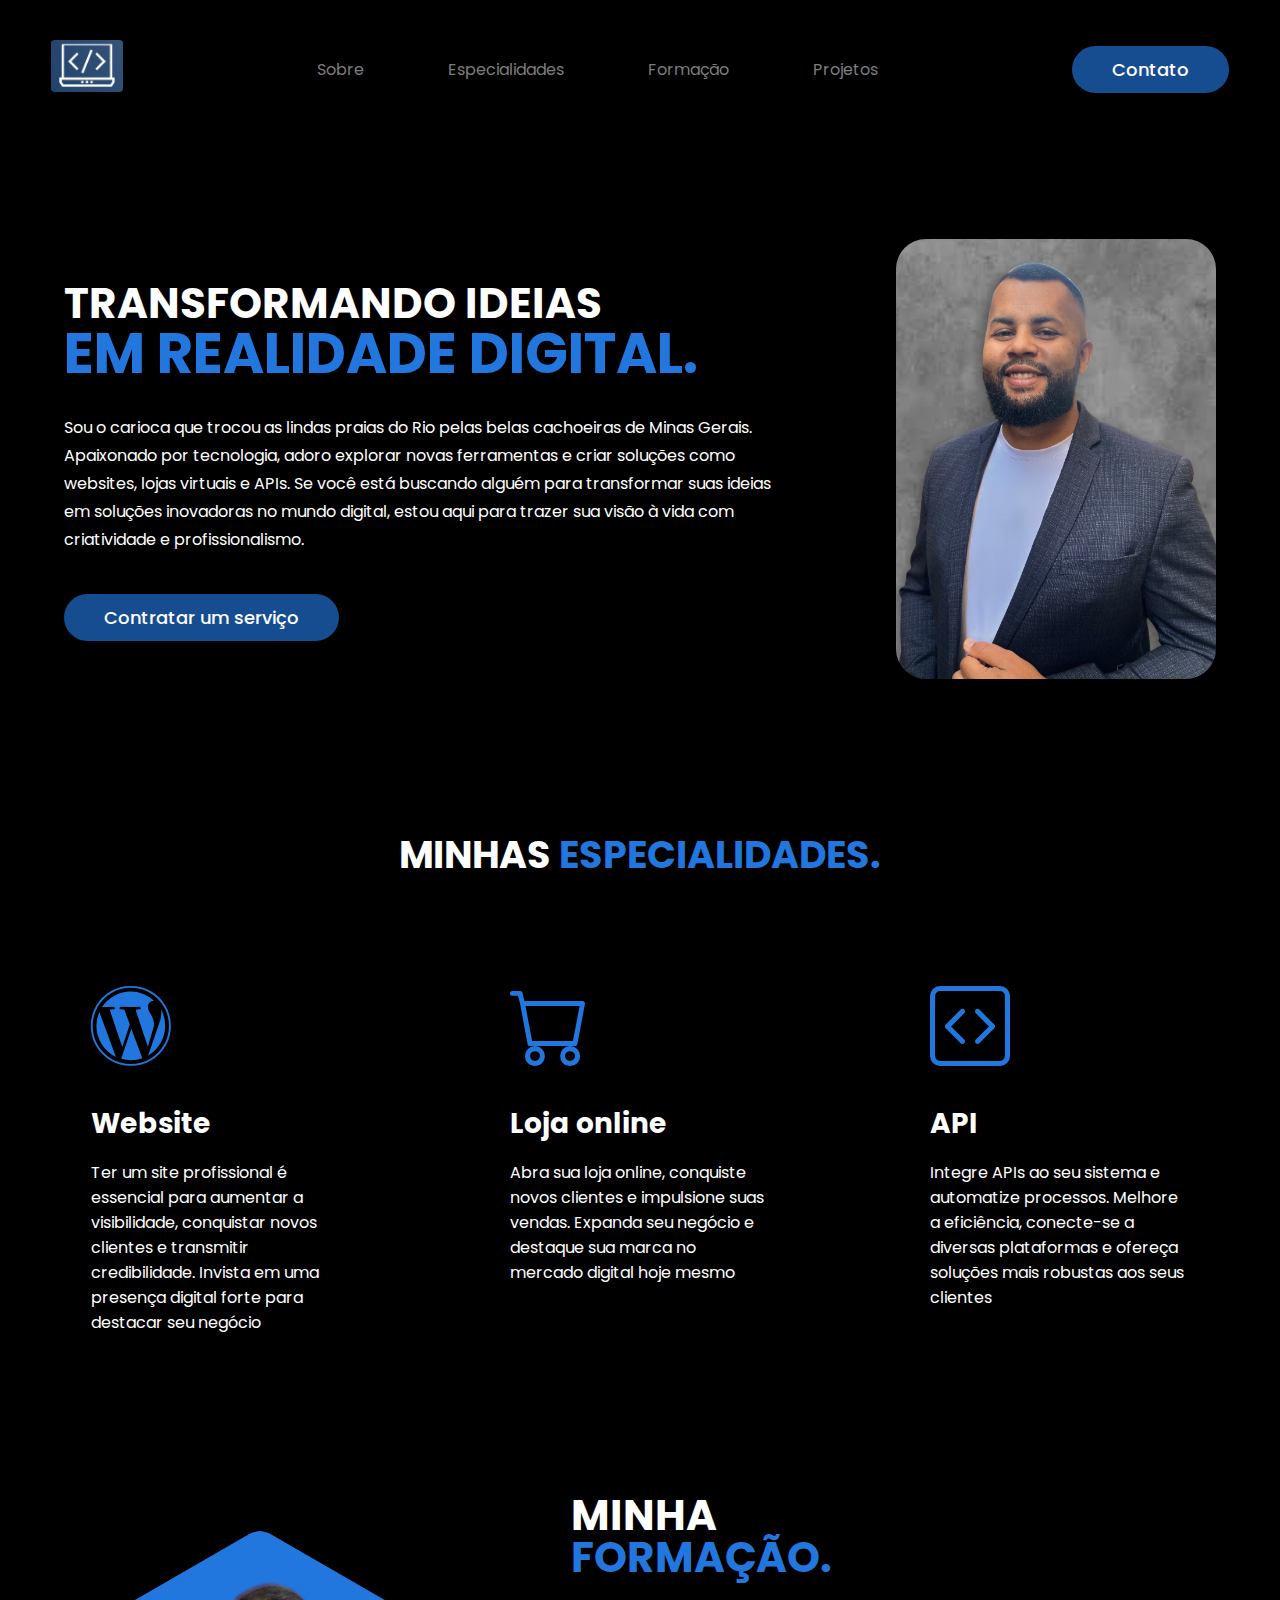
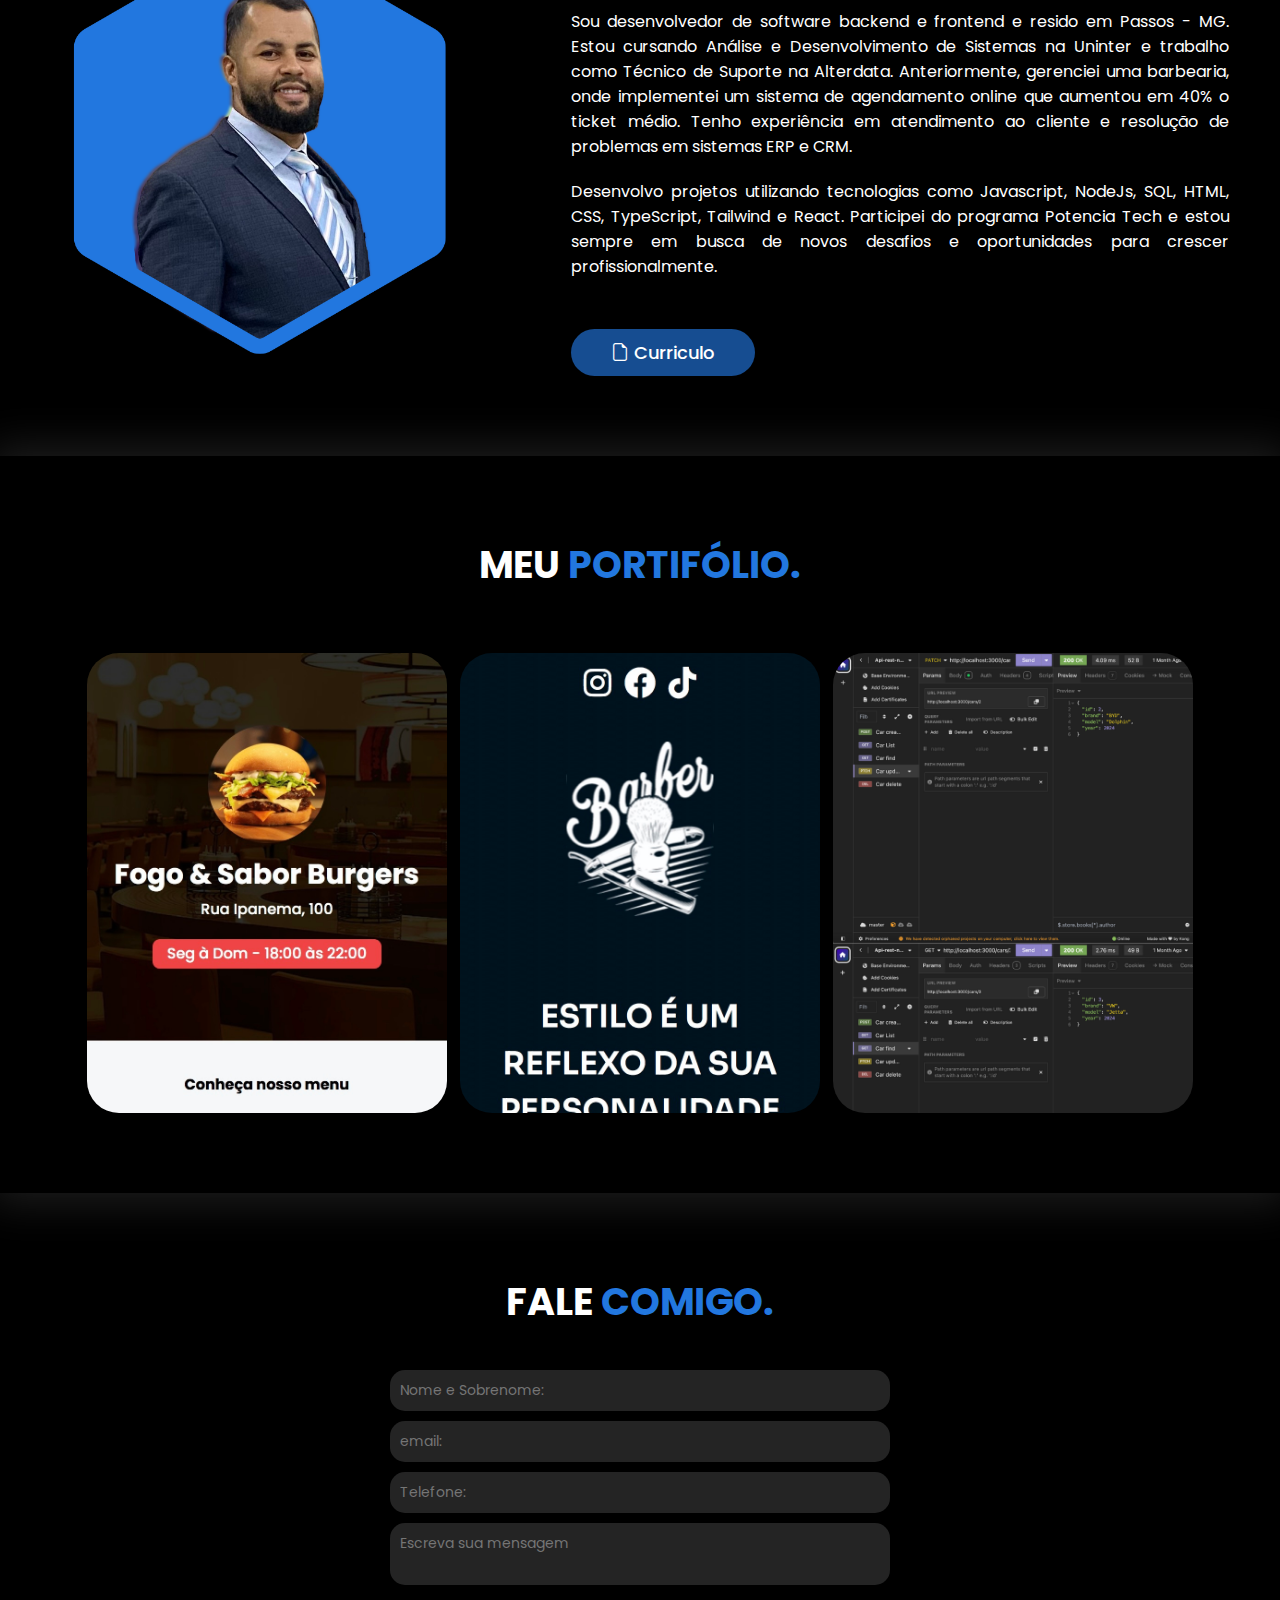
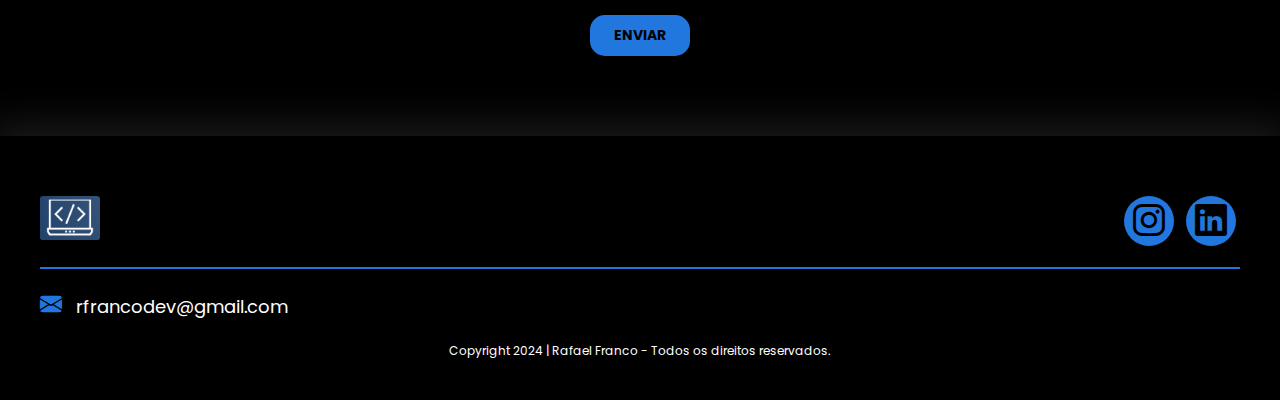
==== index.html @ 3a6a3393 "Alteraçao para troca de foto da capa" ====
<!DOCTYPE html>
<html lang="pt-br">
<head>
    <meta charset="UTF-8">
    <meta name="viewport" content="width=device-width, initial-scale=1.0">
<!-- GOOGLE FONTS -->
<link rel="preconnect" href="https://fonts.googleapis.com"/>
<link rel="preconnect" href="https://fonts.gstatic.com" crossorigin/>
<link href="https://fonts.googleapis.com/css2?family=Poppins:ital,wght@0,100;0,200;0,300;0,400;0,500;0,600;0,700;0,800;0,900;1,100;1,200;1,300;1,400;1,500;1,600;1,700;1,800;1,900&display=swap" rel="stylesheet"/>
<!-- GOOGLE FONTS -->
<!-- ICONS BOOTSTRAP -->
<link rel="stylesheet" href="https://cdn.jsdelivr.net/npm/bootstrap-icons@1.11.3/font/bootstrap-icons.min.css"/>
<!-- ICONS BOOTSTRAP -->
    <link rel="stylesheet" href="style.css">
    <title>Rafael Franco</title>
</head>
<body>
    <header>
        <div class="interface">
            <div class="logo">
                <a href="#topo">
                    <img src="imagens/logo.png" alt="Meu logo">
                </a>
            </div>
                <nav class="menu-desktop">
                    <ul>
                        <li><a href="#topo">Sobre</a></li>
                        <li><a href="#especialidades">Especialidades</a></li>
                        <li><a href="#formacao">Formação</a></li>
                        <li><a href="#portifolio">Projetos</a></li>
                    </ul>
                </nav>
                <div class="btn-contato">
                    <a href="#formulario">
                        <button>Contato</button>
                    </a>
                </div>
        </div>

    </header>

    <main>
        <section id="topo" class="topo-do-site">
            <div class="interface">
                <div class="flex">
                    <div class="txt-topo-site">
                        <h1>TRANSFORMANDO IDEIAS <span>EM REALIDADE DIGITAL.</span></h1>
                        <p>Sou o carioca que trocou as lindas praias do Rio pelas belas cachoeiras de Minas Gerais. Apaixonado por tecnologia, adoro explorar novas ferramentas e criar soluções como websites, lojas virtuais e APIs. Se você está buscando alguém para transformar suas ideias em soluções inovadoras no mundo digital, estou aqui para trazer sua visão à vida com criatividade e profissionalismo.</p>

                        <div class="btn-contato">
                            <a href="https://api.whatsapp.com/send/?phone=553599057566&text=Ol%C3%A1%2C%20vi%20seu%20site.%0A%0ATenho%20interesse%20em%20sites%20e%20servi%C3%A7os%20web&type=phone_number&app_absent=0
                            " target="_blank">
                            <button>Contratar um serviço</button>
                            </a>
                        </div>
                    </div>

                    <div class="img-topo-site">
                        <img src="imagens/fotoCapa.jpg" alt="">
                    </div>
                </div>
            </div>
        </section> <!--topo-do-site-->

        <section id="especialidades" class="especialidades">
            <h2 class="titulo">MINHAS <span>ESPECIALIDADES.</span></h2>
            <div class="interface">
                <div class="flex">
                    
                    <div class="especialidades-box">
                        <div class="imagem-api">
                            <i class="bi bi-wordpress"></i>
                        </div>
                        <h3>Website</h3>
                        <p>Ter um site profissional é essencial para aumentar a visibilidade, conquistar novos clientes e transmitir credibilidade. Invista em uma presença digital forte para destacar seu negócio</p>
                    </div>

                    <div class="especialidades-box">
                        <div class="imagem-api">
                            <i class="bi bi-cart"></i>
                        </div>
                        <h3>Loja online</h3>
                        <p>Abra sua loja online, conquiste novos clientes e impulsione suas vendas. Expanda seu negócio e destaque sua marca no mercado digital hoje mesmo</p>
                    </div>

                    <div class="especialidades-box">
                        <div class="imagem-api">
                            <i class="bi bi-code-square"></i>
                        </div>
                        <h3>API</h3>
                        <p>Integre APIs ao seu sistema e automatize processos. Melhore a eficiência, conecte-se a diversas plataformas e ofereça soluções mais robustas aos seus clientes</p>
                    </div>

                </div>
            </div>
        </section> <!--especialidades-->

        <section id="formacao" class="sobre">
            <div class="interface">
                <div class="flex">
                    <div class="img-sobre">
                        <img src="imagens/fotoPerfil.png" alt="">
                    </div>

                    <div class="txt-sobre">
                        <h2>MINHA <span>FORMAÇÃO.</span></h2>
                        <p>Sou desenvolvedor de software backend e frontend e resido em Passos - MG. Estou cursando Análise e Desenvolvimento de Sistemas na Uninter e trabalho como Técnico de Suporte na Alterdata. Anteriormente, gerenciei uma barbearia, onde implementei um sistema de agendamento online que aumentou em 40% o ticket médio. Tenho experiência em atendimento ao cliente e resolução de problemas em sistemas ERP e CRM.</p>

                        <p>Desenvolvo projetos utilizando tecnologias como Javascript, NodeJs, SQL, HTML, CSS, TypeScript, Tailwind e React. Participei do programa Potencia Tech e estou sempre em busca de novos desafios e oportunidades para crescer profissionalmente.</p>

                        <div class="btn-contato">
                            <a href="https://drive.google.com/file/d/1YOLkxDVoqhPIQTx2nzBrz2iOraTSrXqa/view" target="_blank">
                                <button><i class="bi bi-file-earmark"></i> Curriculo</button>
                            </a>
                        </div>

                    </div>
                </div>
            </div>
        </section> <!--sobre-->

        <section id="portifolio" class="portifolio">
            <div class="interface">
                <h2 class="titulo">MEU <span>PORTIFÓLIO.</span></h2>
                <div class="flex">

                   <a href="https://hamburgueria-online-pi.vercel.app" target="_blank">
                        <div class="img-port" style="background-image: url(imagens/burguer.jpg);">
                            <div class="overlay">Cardápio Online</div>
                        </div>
                    </a>

                    <a href="https://barber-one-taupe.vercel.app" target="_blank">
                        <div class="img-port" style="background-image: url(imagens/barberPage.JPG);">
                            <div class="overlay">Site Barbearia</div>
                        </div>
                    </a>
                    
                    <a href="https://github.com/rfrancodev/api-rest-nestjs" target="_blank">
                        <div class="img-port" style="background-image: url(imagens/api-bd.png);">
                            <div class="overlay">API</div>
                        </div>
                    </a>
                    
                </div>
            </div>
        </section> <!--portifolio-->

        <section id="formulario" class="formulario">
            <h2 class="titulo">FALE <span>COMIGO.</span></h2>

            <form action="https://formsubmit.co/rfrancodev@gmail.com" method="POST">
                <input type="text" name="name" placeholder="Nome e Sobrenome:" required>
                <input type="email" name="email" placeholder="email:" required>
                <input type="text" name="telefone" placeholder="Telefone:">
                <textarea name="message" id="" placeholder="Escreva sua mensagem" required></textarea>
                <input type="hidden" name="_template" value="table">
                <input type="hidden" name="_next" value="http://127.0.0.1:5500/obrigado.html">
                <div class="btn-enviar"><input type="submit" value="ENVIAR"></div>

           </form>
        </section> <!--formulario-->
    </main>

    <footer>
        <div class="interface">
            <div class="line-footer">
                <div class="flex">
                       <div class="logo-footer">
                            <a href="#topo">
                                <img src="imagens/logo.png" alt="Meu Logo">
                            </a>
                        </div>
                        <div class="btn-social">

                                <a href="https://www.instagram.com/franco_programador" target="_blank">
                                <button><i class="bi bi-instagram"></i></button></a>

                                <a href="https://www.linkedin.com/in/rafa-franco/" target="_blank">
                                <button><i class="bi bi-linkedin"></i></button></a>
                            
                        </div>
                </div>    
            </div>

            <div class="line-footer flex borda">
                
                <p><i class="bi bi-envelope-fill"></i> <a href="mailto:rfrancodev@gmail.com">rfrancodev@gmail.com</a></p>

            </div>

            <div class="direitos">
                <p>Copyright 2024 | Rafael Franco - Todos os direitos reservados.</p>
            </div>
        </div>
    </footer>

</body>
</html>
---- style.css ----
/* Estilo geral */
* {
  margin: 0;
  padding: 0;
  box-sizing: border-box;
  font-family: "Poppins", sans-serif;
}

body {
  background-color: #000;
  height: 100vh;
}

.interface {
  max-width: 1280px;
  margin: 0 auto;
}

.flex {
  display: flex;
}

.btn-contato button {
  padding: 10px 40px;
  color: #fff;
  font-size: 18px;
  font-weight: 500;
  background-color: #164d91;
  border: 0;
  border-radius: 30px;
  cursor: pointer;
  transition: 0.2s;
}

h2.titulo {
  color: #fff;
  font-size: 38px;
  text-align: center;
}

h2.titulo span {
  color: #2277df;
}

button:hover,
form .btn-enviar input:hover {
  box-shadow: 0px 0px 8px #2277df;
  transform: scale(1.05);
}

/* Estilo cabeçalho */

.logo img {
  width: 72px;
  height: auto;
  border-radius: 6%;
}

header {
  padding: 40px 4%;
}
header > .interface {
  display: flex;
  align-items: center;
  justify-content: space-between;
}

header a {
  color: #7d7d7d;
  text-decoration-line: none;
  display: inline-block;
  transition: 0.2s;
}

header a:hover {
  color: #fff;
  transform: scale(1.05);
}

header nav ul {
  list-style-type: none;
}

header nav ul li {
  display: inline-block;
  padding: 0 40px;
}

/* Estilo do topo do site */

section.topo-do-site {
  padding: 40px 5%;
}

section.topo-do-site .flex {
  align-items: center;
  justify-content: center;
  margin-top: 60px;
  margin-bottom: 60px;
  gap: 100px;
}

.topo-do-site h1 {
  color: #fff;
  font-size: 42px;
  line-height: 40px;
}

.topo-do-site .txt-topo-site h1 span {
  margin-top: 10px;
  color: #2277df;
  font-size: 56px;
  display: block;
}

.topo-do-site .txt-topo-site p {
  color: #fff;
  margin: 40px 0;
  line-height: 28px;
}

.img-topo-site img {
  width: 320px;
  height: auto;
  border-radius: 30px;
}

.topo-do-site .img-topo-site img {
  position: relative;
  animation: flutuar 2s ease-in-out infinite alternate;
}

@keyframes flutuar {
  0% {
    top: 0;
  }
  100% {
    top: 30px;
  }
}

/* Estilo das especialidades */

section.especialidades {
  padding: 40px 4%;
}

section.especialidades .flex {
  gap: 80px;
}

.especialidades .especialidades-box i {
 font-size: 80px;
 color: #2277df;
}

.especialidades .especialidades-box {
  width: 420px;
  color: #fff;
  padding: 40px;
  margin-top: 45px;
  border-radius: 24px;
  transition: 0.2s;
  justify-content: space-between;
}

.especialidades .especialidades-box:hover {
  transform: scale(1.05);
  box-shadow: 0 0 12px #ffffff58;
}

.especialidades .especialidades-box h3 {
  font-size: 28px;
  margin: 15px 0;
}

/* Estilo Sobre */

.img-sobre img {
  width: 420px;
  height: auto;
}

section.sobre {
  padding: 20px 4%;
}

section.sobre .flex {
  align-items: center;
  gap: 100px;
}

section.sobre .flex .btn-contato {
 margin-top: 50px;
}

.sobre .txt-sobre {
  color: #fff;
}

.sobre .txt-sobre h2 {
  font-size: 42px;
  line-height: 42px;
  margin-bottom: 30px;
}

.sobre .txt-sobre h2 span {
  color: #2277df;
  display: block;
}

.sobre .txt-sobre p {
  margin: 20px 0;
  text-align: justify;
}

/* Estilo Portifólio */

section.portifolio {
  padding: 80px;
  box-shadow: 0 0 40px 10px #ffffff1d;
}

section.portifolio .flex {
  justify-content: space-around;
  margin-top: 60px;
}

.img-port {
  width: 360px;
  height: 460px;
  background-size: cover;
  background-position: 100% 0%;
  border-radius: 32px;
  cursor: pointer;
  transition: 5s;
  position: relative;
}

.img-port:hover {
  background-position: 100% 100%;
}

.overlay {
  position: absolute;
  top: 0;
  left: 0;
  width: 100%;
  height: 100%;
  background-color: #000000e1;
  border-radius: 32px;
  display: flex;
  align-items: center;
  justify-content: center;
  font-size: 24px;
  font-weight: 600;
  color: #fff;
  opacity: 0;
  transition: 0.5s;
}

.overlay:hover {
  opacity: 1;
}

/* ESTILO FORMULARIO */

section.formulario {
  padding: 80px 4%;
}

form {
  max-width: 500px;
  margin: 0 auto;
  display: flex;
  justify-content: center;
  flex-direction: column;
  gap: 10px;
  margin-top: 40px;
}

form input,
form textarea {
  width: 100%;
  background-color: #242424;
  outline: 0;
  border: 0;
  padding: 10px 10px;
  border-radius: 15px;
  color: #fff;
  font-size: 14px;
}

form textarea {
  resize: none;
  max-height: 300px;
}

form .btn-enviar {
  margin-top: 20px;
  text-align: center;
}

form .btn-enviar input {
  width: 100px;
  background-color: #2277df;
  color: #000;
  font-weight: 700;
  cursor: pointer;
  transition: 0.2s;
}

/* Estilo Rodapé */

.logo-footer img {
  width: 60px;
  height: auto;
  border-radius: 6%;
}

.btn-social button{
  width: 50px;
  height: 50px;
  border-radius: 50px;
  border: none;
  background-color: #2277df;
  font-size: 32px;
  cursor: pointer;
  margin: 0 4px;
  transition: .2s;
}

footer {
  padding: 40px;
  box-shadow: 0 0 40px 10px #ffffff1d;
}

footer .flex {
  justify-content: space-between;
}

footer .line-footer {
  padding: 20px 0;
}

.borda {
  border-top: 2px solid #2277df;
}

footer .line-footer p i {
  color: #2277df;
  font-size: 22px;
  margin-right: 10px;
  cursor: pointer;
  
}

footer .line-footer a {
  color: #fff;
  font-size: 18px;
  justify-content: center;
  text-decoration-line: none;
}

.direitos {
  color: #fff;
  font-size: 12px;
  display: flex;
  justify-content: center;

}
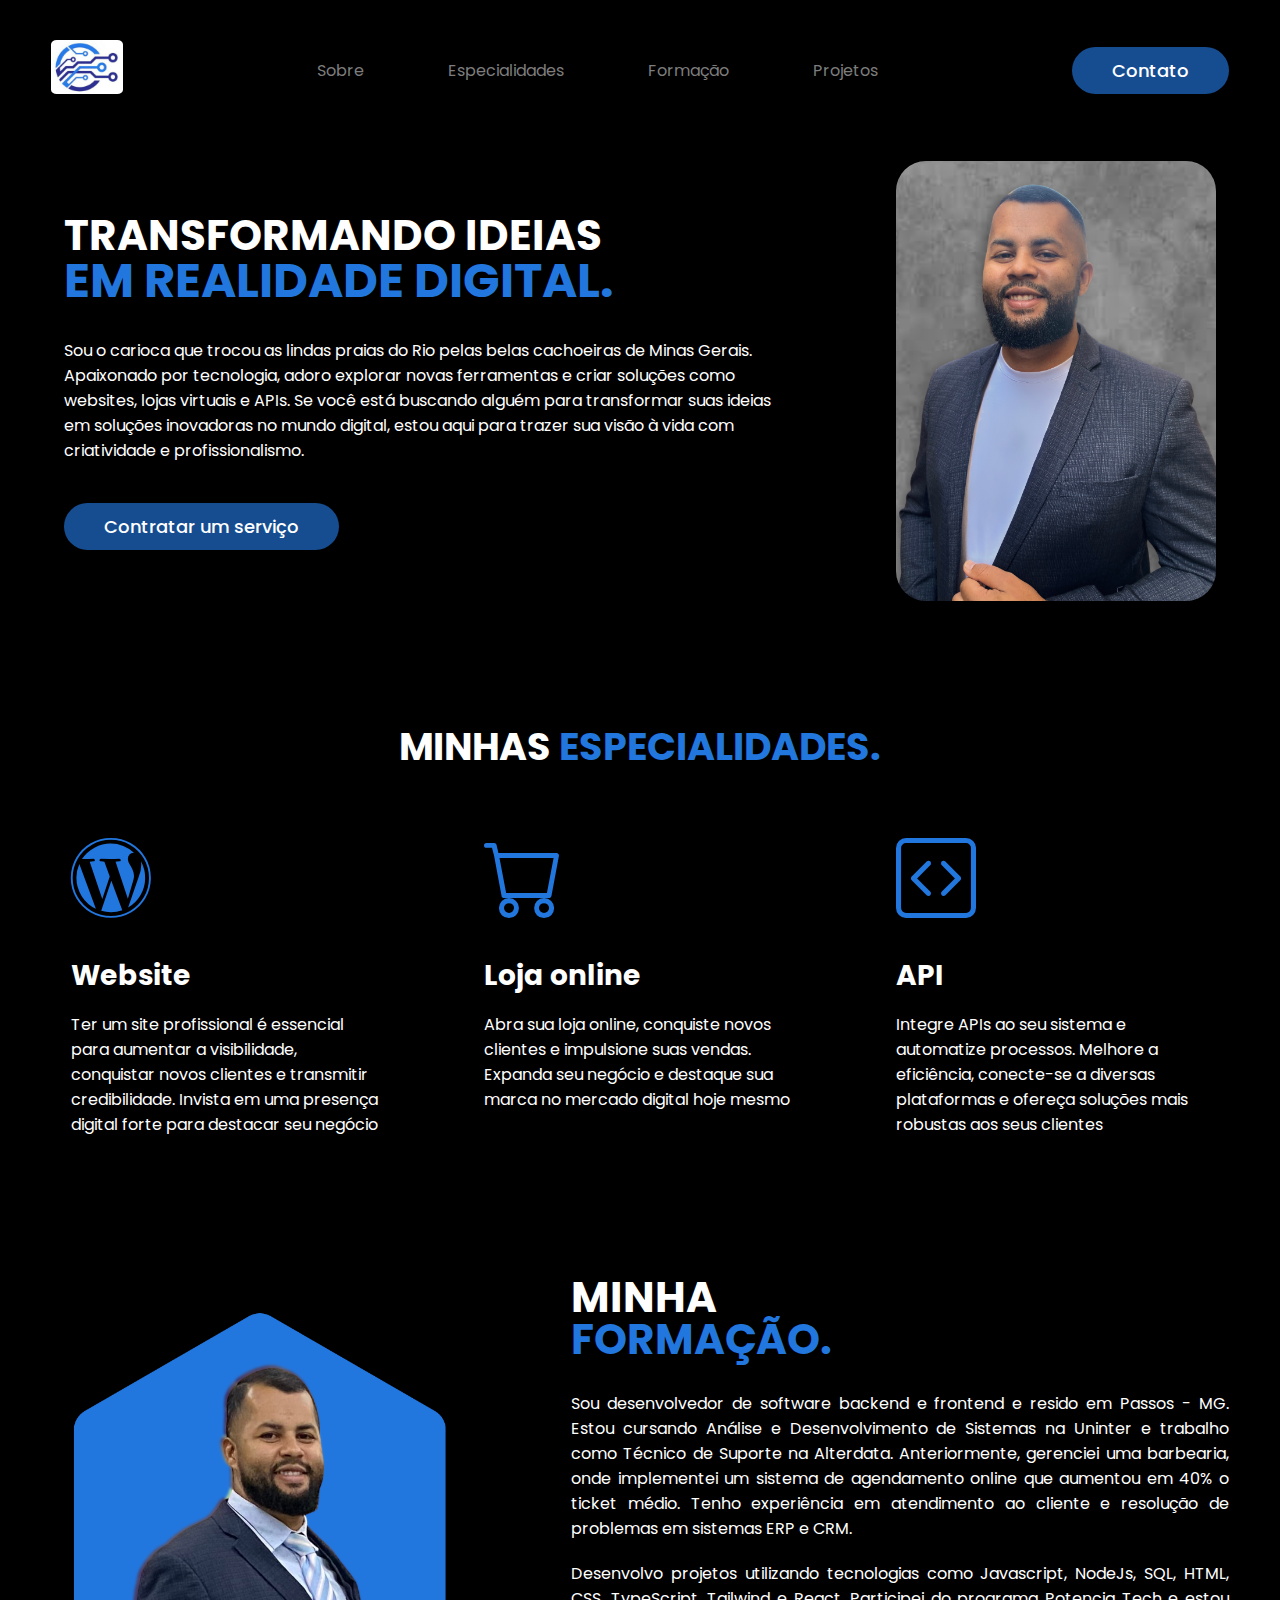
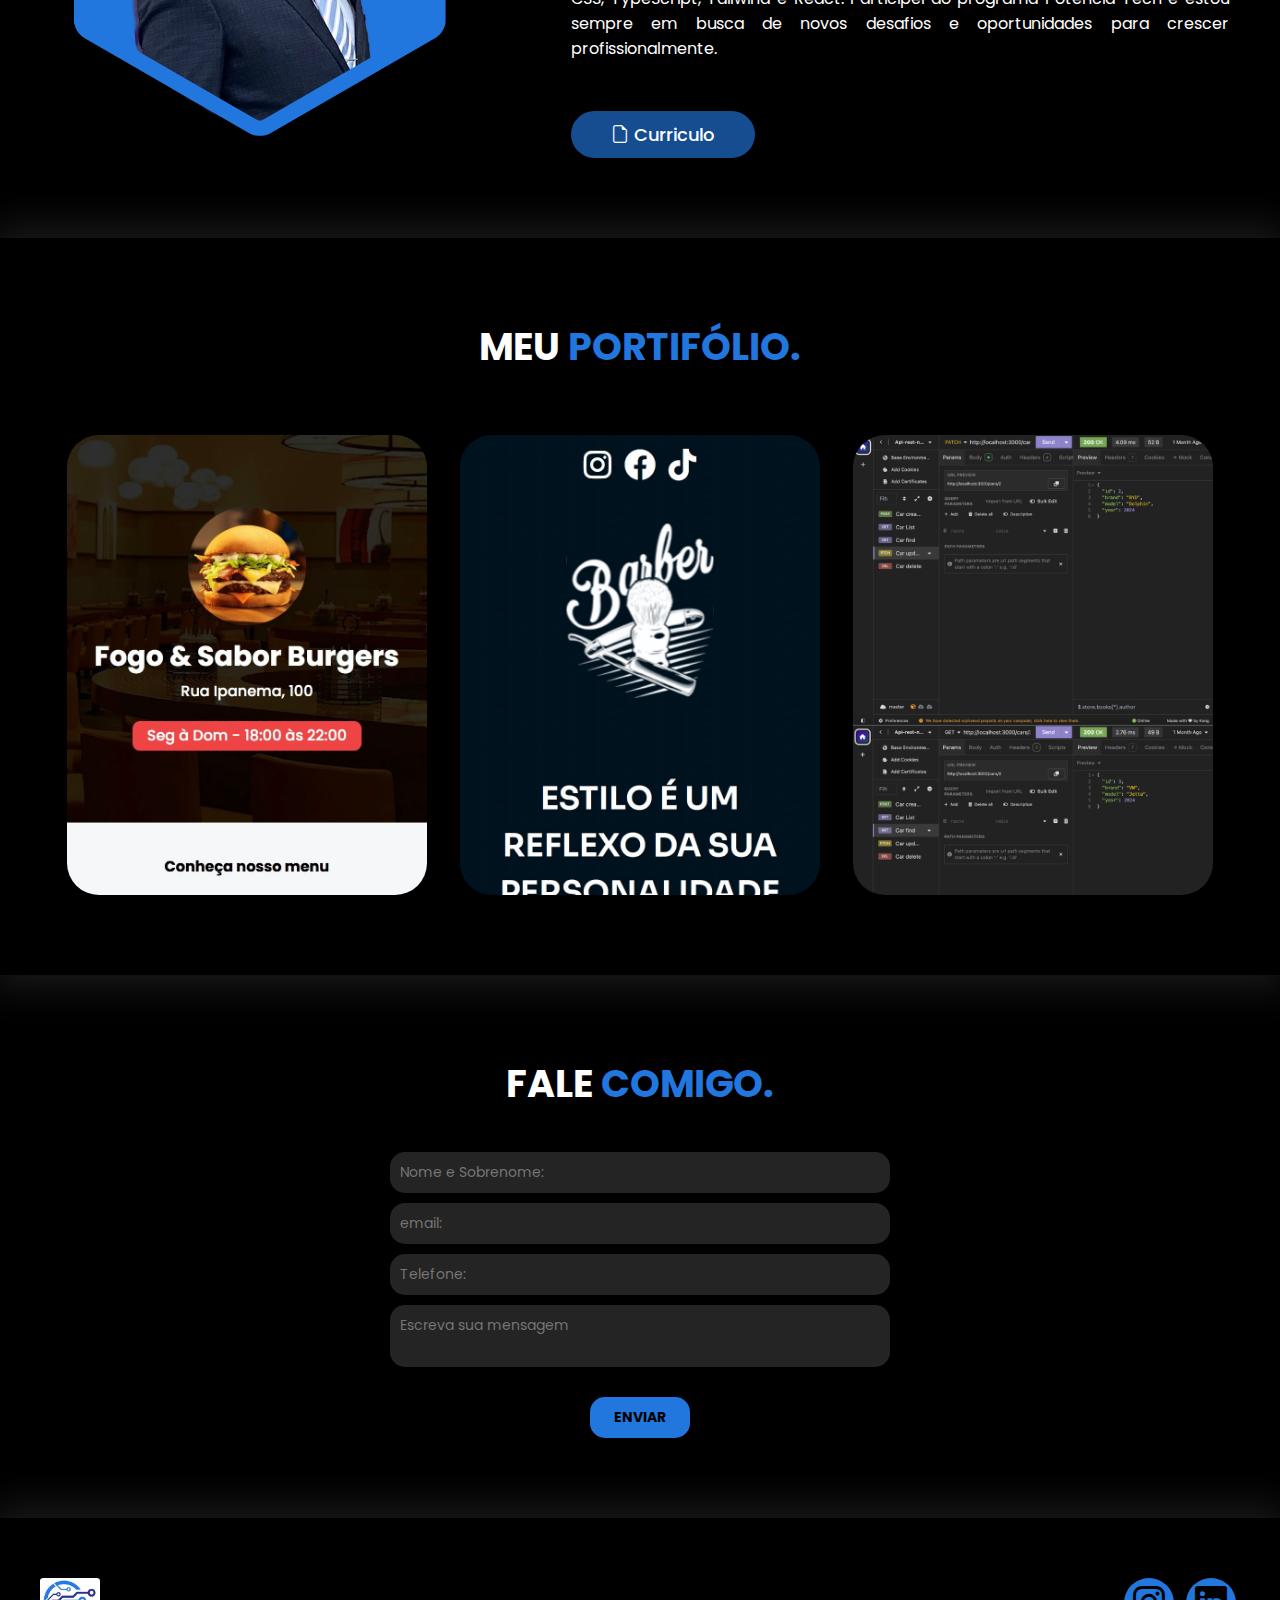
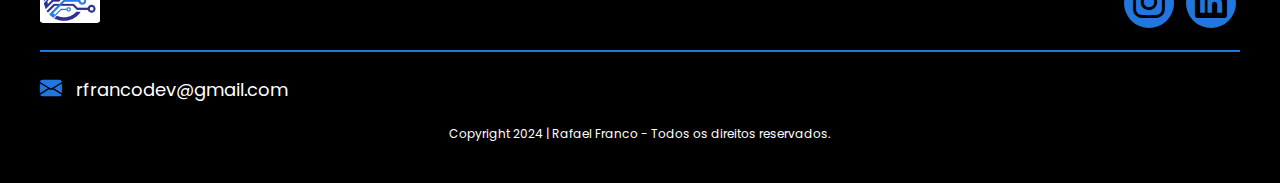
==== commit 5ba1f645: "Melhorias no html e ajuste no estilo css" ====
--- a/index.html
+++ b/index.html
@@ -12,6 +12,9 @@
 <link rel="stylesheet" href="https://cdn.jsdelivr.net/npm/bootstrap-icons@1.11.3/font/bootstrap-icons.min.css"/>
 <!-- ICONS BOOTSTRAP -->
     <link rel="stylesheet" href="style.css">
+
+    <script src="menu.js" defer></script>
+
     <title>Rafael Franco</title>
 </head>
 <body>
@@ -34,7 +37,31 @@
                     <a href="#formulario">
                         <button>Contato</button>
                     </a>
-                </div>
+                </div> <!--btn-contato-->
+
+                <div class="btn-abrir-menu" id="btn-menu">
+                    <i class="bi bi-list"></i>
+                </div>
+
+                <div class="menu-mobile" id="menu-mobile">
+                    <div class="btn-fechar">
+                        <i class="bi bi-x-lg"></i>
+                    </div>
+
+                    <nav>
+                        <ul>
+                            <li><a href="#topo">Sobre</a></li>
+                            <li><a href="#especialidades">Especialidades</a></li>
+                            <li><a href="#formacao">Formação</a></li>
+                            <li><a href="#portifolio">Projetos</a></li>
+                            <li><a href="formulario">Contato</a></li>
+                        </ul>
+                    </nav>
+
+                </div>
+
+                <div class="overlay-menu" id="overlay-menu"></div>
+
         </div>
 
     </header>
@@ -173,7 +200,7 @@
                         </div>
                         <div class="btn-social">
 
-                                <a href="https://www.instagram.com/franco_programador" target="_blank">
+                                <a href="https://www.instagram.com/franco_programador/?igsh=ZnBwNWE5eGR6a2Nz&utm_source=qr" target="_blank">
                                 <button><i class="bi bi-instagram"></i></button></a>
 
                                 <a href="https://www.linkedin.com/in/rafa-franco/" target="_blank">
--- a/style.css
+++ b/style.css
@@ -53,7 +53,7 @@
 .logo img {
   width: 72px;
   height: auto;
-  border-radius: 6%;
+  border-radius: 8%;
 }
 
 header {
@@ -72,7 +72,7 @@
   transition: 0.2s;
 }
 
-header a:hover {
+header nav.menu-desktop a:hover {
   color: #fff;
   transform: scale(1.05);
 }
@@ -81,48 +81,116 @@
   list-style-type: none;
 }
 
-header nav ul li {
+header nav.menu-desktop ul li {
   display: inline-block;
   padding: 0 40px;
 }
 
+.btn-abrir-menu{
+  display: none;
+}
+
+/* Estilo Menu Mobile */
+.btn-abrir-menu i{
+  color: #2277df;
+  font-size: 40px;
+}
+
+.menu-mobile{
+  background-color: #000;
+  height: 100vh;
+  position: fixed;
+  top: 0;
+  right: 0;
+  z-index: 9999;
+  width: 0%;
+  overflow: hidden;
+  transition: .5s;
+
+}
+
+.menu-mobile.abrir-menu{
+  width: 70%;
+}
+
+.menu-mobile.abrir-menu ~ .overlay-menu{
+  display: block;
+}
+
+.menu-mobile .btn-fechar{
+  padding: 20px 5%;
+}
+
+.menu-mobile .btn-fechar i{
+  color: #2277df;
+  font-size: 30px;
+}
+
+.menu-mobile nav ul{
+  text-align: right;
+}
+
+.menu-mobile nav ul li a{
+color: #fff;
+font-size: 20px;
+font-weight: 300;
+padding: 20px 8%;
+display: block;
+}
+
+.menu-mobile nav ul li a:hover{
+background-color: #2277df;
+color: #000;
+}
+
+.overlay-menu{
+  background-color: #000000c0;
+  width: 100%;
+  height: 100%;
+  position: fixed;
+  top: 0;
+  left: 0;
+  z-index: 8888;
+  display: none;
+
+}
+
 /* Estilo do topo do site */
 
 section.topo-do-site {
-  padding: 40px 5%;
+  padding: 20px 5%;
 }
 
 section.topo-do-site .flex {
   align-items: center;
   justify-content: center;
-  margin-top: 60px;
-  margin-bottom: 60px;
   gap: 100px;
+  margin-bottom: 50px;
 }
 
 .topo-do-site h1 {
   color: #fff;
   font-size: 42px;
-  line-height: 40px;
+  line-height: 35px;
 }
 
 .topo-do-site .txt-topo-site h1 span {
   margin-top: 10px;
   color: #2277df;
-  font-size: 56px;
+  font-size: 48px;
   display: block;
 }
 
 .topo-do-site .txt-topo-site p {
   color: #fff;
   margin: 40px 0;
-  line-height: 28px;
 }
 
 .img-topo-site img {
   width: 320px;
   height: auto;
   border-radius: 30px;
+  
 }
 
 .topo-do-site .img-topo-site img {
@@ -146,7 +214,7 @@
 }
 
 section.especialidades .flex {
-  gap: 80px;
+  gap: 60px;
 }
 
 .especialidades .especialidades-box i {
@@ -157,8 +225,8 @@
 .especialidades .especialidades-box {
   width: 420px;
   color: #fff;
-  padding: 40px;
-  margin-top: 45px;
+  padding: 20px;
+  margin-top: 25px;
   border-radius: 24px;
   transition: 0.2s;
   justify-content: space-between;
@@ -217,7 +285,7 @@
 /* Estilo Portifólio */
 
 section.portifolio {
-  padding: 80px;
+  padding: 80px 4%;
   box-shadow: 0 0 40px 10px #ffffff1d;
 }
 
@@ -369,3 +437,176 @@
   justify-content: center;
 
 }
+
+/* RESPONSIVIDADE */
+
+@media screen and (max-width: 1020px){
+  /* classes gerais */
+
+    .flex{
+      flex-direction: column;
+      gap: 10px;
+    }
+
+    .btn-abrir-menu{
+      display: block;
+    }
+  
+    .topo-do-site .flex{
+        flex-direction: column-reverse;
+      }
+
+      h2.titulo {
+        font-size: 34px;
+        line-height: 35px;
+      }
+
+      .btn-social{
+        text-align: center;
+      }
+
+      .logo img {
+        width: 48px;
+        border-radius: 8%;
+      }
+      
+
+  /* cabeçalho */
+      .menu-desktop, .btn-contato {
+      display: none;
+      }
+
+  /* Topo do site */
+
+  section.topo-do-site .flex {
+    gap: 40px;
+  
+  }
+
+  section.topo-do-site {
+    padding: 20px 8%;
+    text-align: center;
+  }
+
+  .topo-do-site h1 {
+    font-size: 34px;
+    line-height: 35px;
+  }
+
+  .topo-do-site .txt-topo-site h1 span {
+    margin-top: 2px;
+    font-size: 34px;
+  }
+
+  .img-topo-site img {
+    height: 100%;
+
+  }
+  .topo-do-site .txt-topo-site p {
+    margin: 10px 0;
+  }
+
+  .topo-do-site .btn-contato{
+    display: flex;
+    margin-top: 30px;
+  }
+  
+  .btn-contato {
+    justify-content: center;
+    align-items: center;
+    text-align: center;
+  }
+
+  .btn-contato button {
+    width: 100%; 
+  }
+
+  /* Especialidades */
+
+  section.especialidades {
+    padding: 40px 5%;
+    align-items: center;
+  }
+
+  section.especialidades .flex {
+    gap: 20px;
+  }
+
+  .especialidades .especialidades-box {
+    width: 100%;
+    border-radius: 24px;
+  }
+
+
+  /* Formaçao */
+  section.sobre{
+    padding: 80px 8%;
+  }
+  
+  .sobre .flex{
+    flex-direction: column-reverse;
+  }
+
+  .sobre .txt-sobre h2 {
+    font-size: 34px;
+    line-height: 35px;
+    text-align: center;
+  }
+
+  .sobre .btn-contato{
+    display: flex;
+  }
+
+  section.sobre .flex .btn-contato {
+    margin-top: 40px;
+   }
+
+  .img-sobre img {
+    width: 100%;  
+  }
+
+  section.sobre .flex {
+    align-items: center;
+    gap: 2px;
+  }
+
+  /* Portifolio */
+  
+  section.portifolio {
+    padding: 80px 8%;
+  }
+
+  section.portifolio .flex {
+    gap: 60px;
+  }
+
+  .img-port {
+    width: 100%;
+    max-width: 360px;
+    margin: 0 auto;
+  }
+
+  /*Rodapé  */
+
+  .btn-social button{
+    background-color: #2277df;
+    color: #000;
+  }
+
+  footer .flex{
+    flex-direction: column;
+  }
+
+  footer .line-footer{
+    text-align: center;
+  }
+
+  footer .line-footer a {
+    font-size: 14px;
+  }
+
+  .direitos{
+    text-align: center;
+  }
+
+}
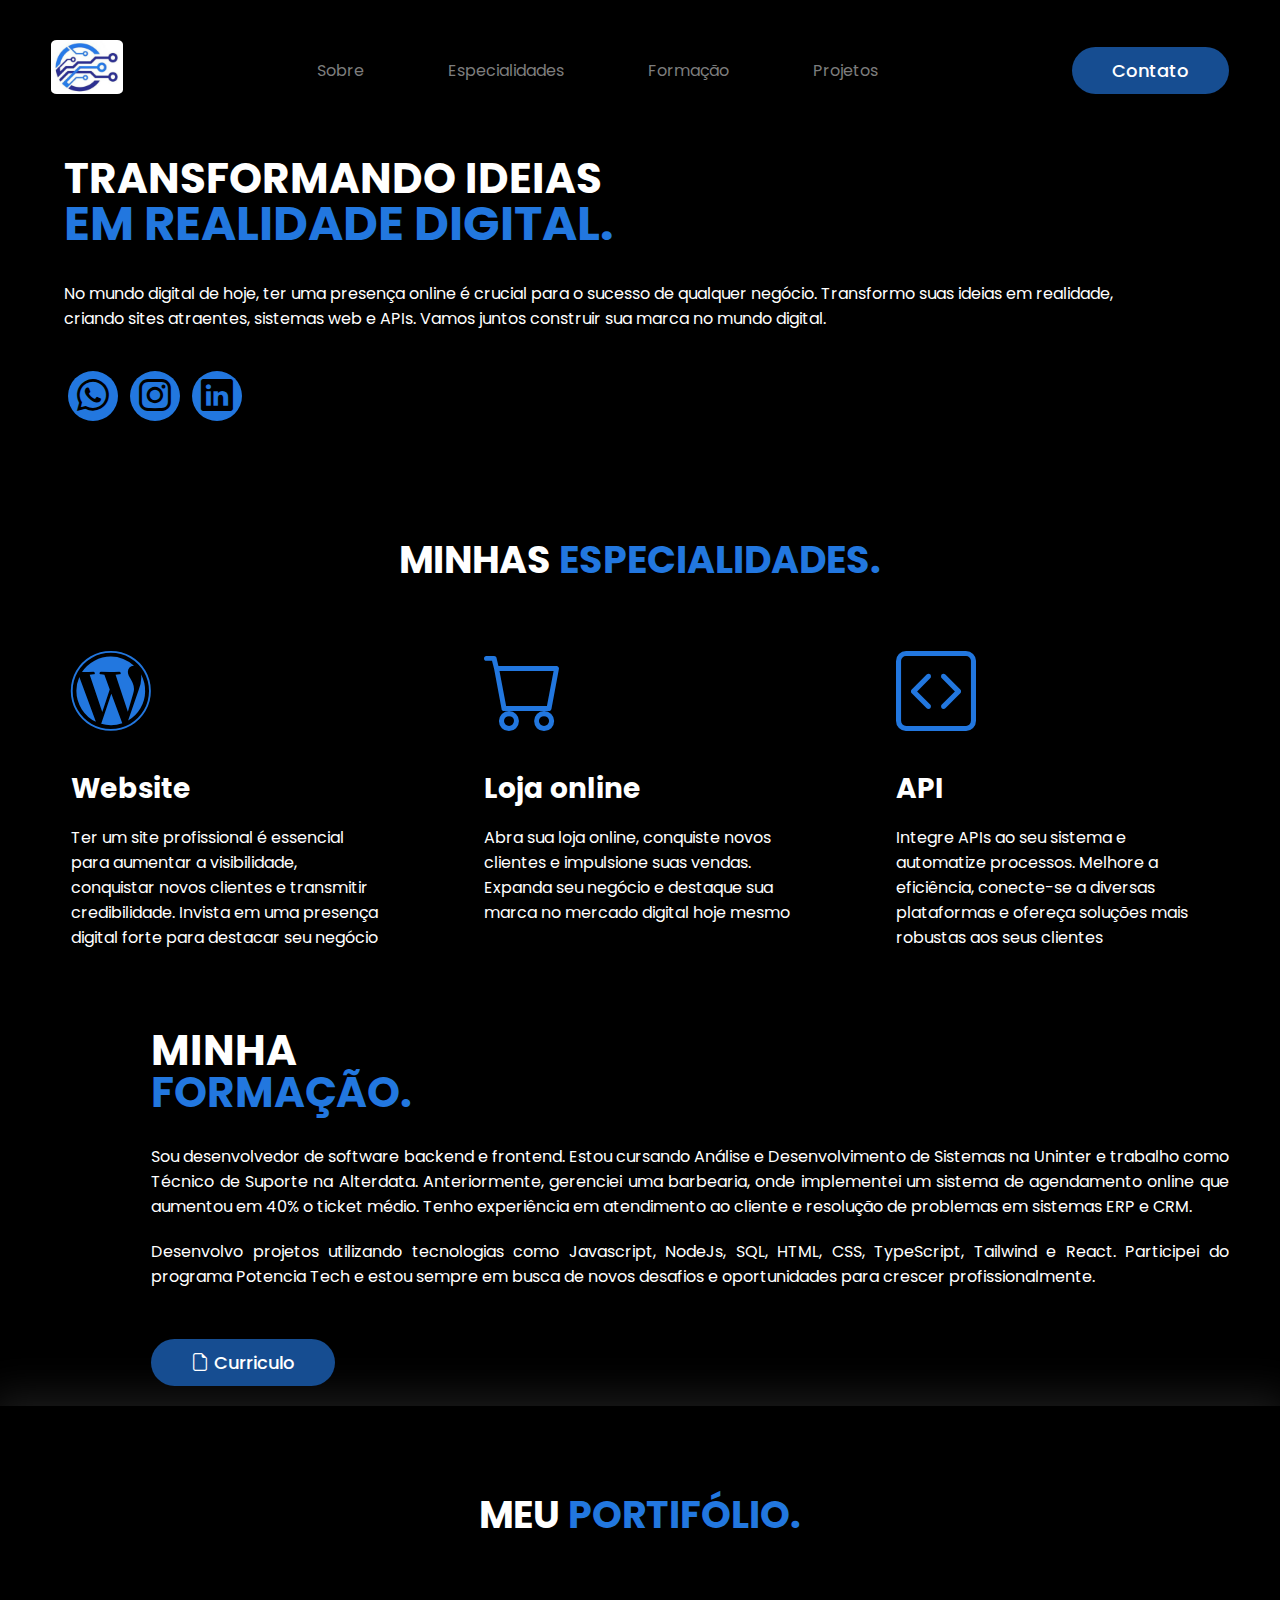
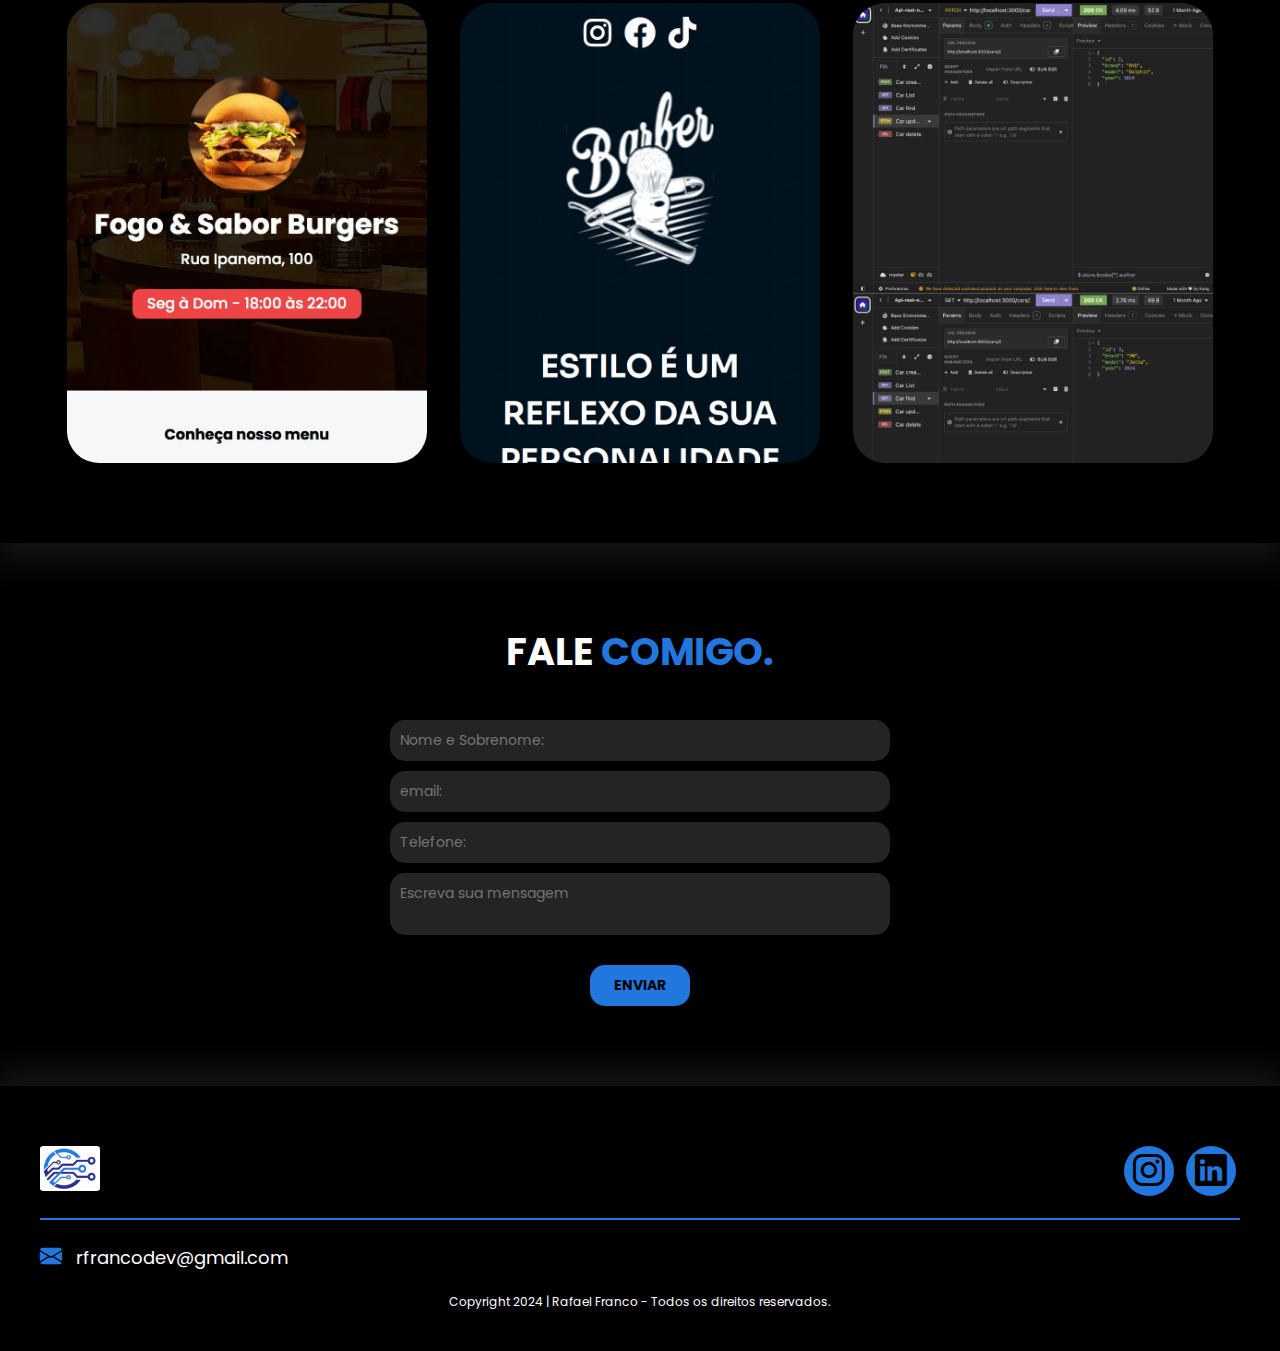
==== commit 7a527169: "Troca de texto e icones" ====
--- a/index.html
+++ b/index.html
@@ -72,18 +72,28 @@
                 <div class="flex">
                     <div class="txt-topo-site">
                         <h1>TRANSFORMANDO IDEIAS <span>EM REALIDADE DIGITAL.</span></h1>
-                        <p>Sou o carioca que trocou as lindas praias do Rio pelas belas cachoeiras de Minas Gerais. Apaixonado por tecnologia, adoro explorar novas ferramentas e criar soluções como websites, lojas virtuais e APIs. Se você está buscando alguém para transformar suas ideias em soluções inovadoras no mundo digital, estou aqui para trazer sua visão à vida com criatividade e profissionalismo.</p>
-
-                        <div class="btn-contato">
+                        <p>No mundo digital de hoje, ter uma presença online é crucial para o sucesso de qualquer negócio. Transformo suas ideias em realidade, criando sites atraentes, sistemas web e APIs. Vamos juntos construir sua marca no mundo digital.</p>
+
+                        <div class="btn-social">
+
+                            
                             <a href="https://api.whatsapp.com/send/?phone=553599057566&text=Ol%C3%A1%2C%20vi%20seu%20site.%0A%0ATenho%20interesse%20em%20sites%20e%20servi%C3%A7os%20web&type=phone_number&app_absent=0
                             " target="_blank">
-                            <button>Contratar um serviço</button>
-                            </a>
-                        </div>
+                            <button><i class="bi bi-whatsapp"></i></button></a>
+                            
+                            
+                            <a href="https://www.instagram.com/franco_programador/?igsh=ZnBwNWE5eGR6a2Nz&utm_source=qr" target="_blank">
+                            <button><i class="bi bi-instagram"></i></button></a>
+
+                            <a href="https://www.linkedin.com/in/rafa-franco/" target="_blank">
+                            <button><i class="bi bi-linkedin"></i></button></a>
+                        
+                        </div>
+
                     </div>
 
                     <div class="img-topo-site">
-                        <img src="imagens/fotoCapa.jpg" alt="">
+                        <img src="imagens/fotoCapa.png" alt="">
                     </div>
                 </div>
             </div>
@@ -126,12 +136,12 @@
             <div class="interface">
                 <div class="flex">
                     <div class="img-sobre">
-                        <img src="imagens/fotoPerfil.png" alt="">
+                        <img src="imagens/perfil.png" alt="">
                     </div>
 
                     <div class="txt-sobre">
                         <h2>MINHA <span>FORMAÇÃO.</span></h2>
-                        <p>Sou desenvolvedor de software backend e frontend e resido em Passos - MG. Estou cursando Análise e Desenvolvimento de Sistemas na Uninter e trabalho como Técnico de Suporte na Alterdata. Anteriormente, gerenciei uma barbearia, onde implementei um sistema de agendamento online que aumentou em 40% o ticket médio. Tenho experiência em atendimento ao cliente e resolução de problemas em sistemas ERP e CRM.</p>
+                        <p>Sou desenvolvedor de software backend e frontend. Estou cursando Análise e Desenvolvimento de Sistemas na Uninter e trabalho como Técnico de Suporte na Alterdata. Anteriormente, gerenciei uma barbearia, onde implementei um sistema de agendamento online que aumentou em 40% o ticket médio. Tenho experiência em atendimento ao cliente e resolução de problemas em sistemas ERP e CRM.</p>
 
                         <p>Desenvolvo projetos utilizando tecnologias como Javascript, NodeJs, SQL, HTML, CSS, TypeScript, Tailwind e React. Participei do programa Potencia Tech e estou sempre em busca de novos desafios e oportunidades para crescer profissionalmente.</p>
 
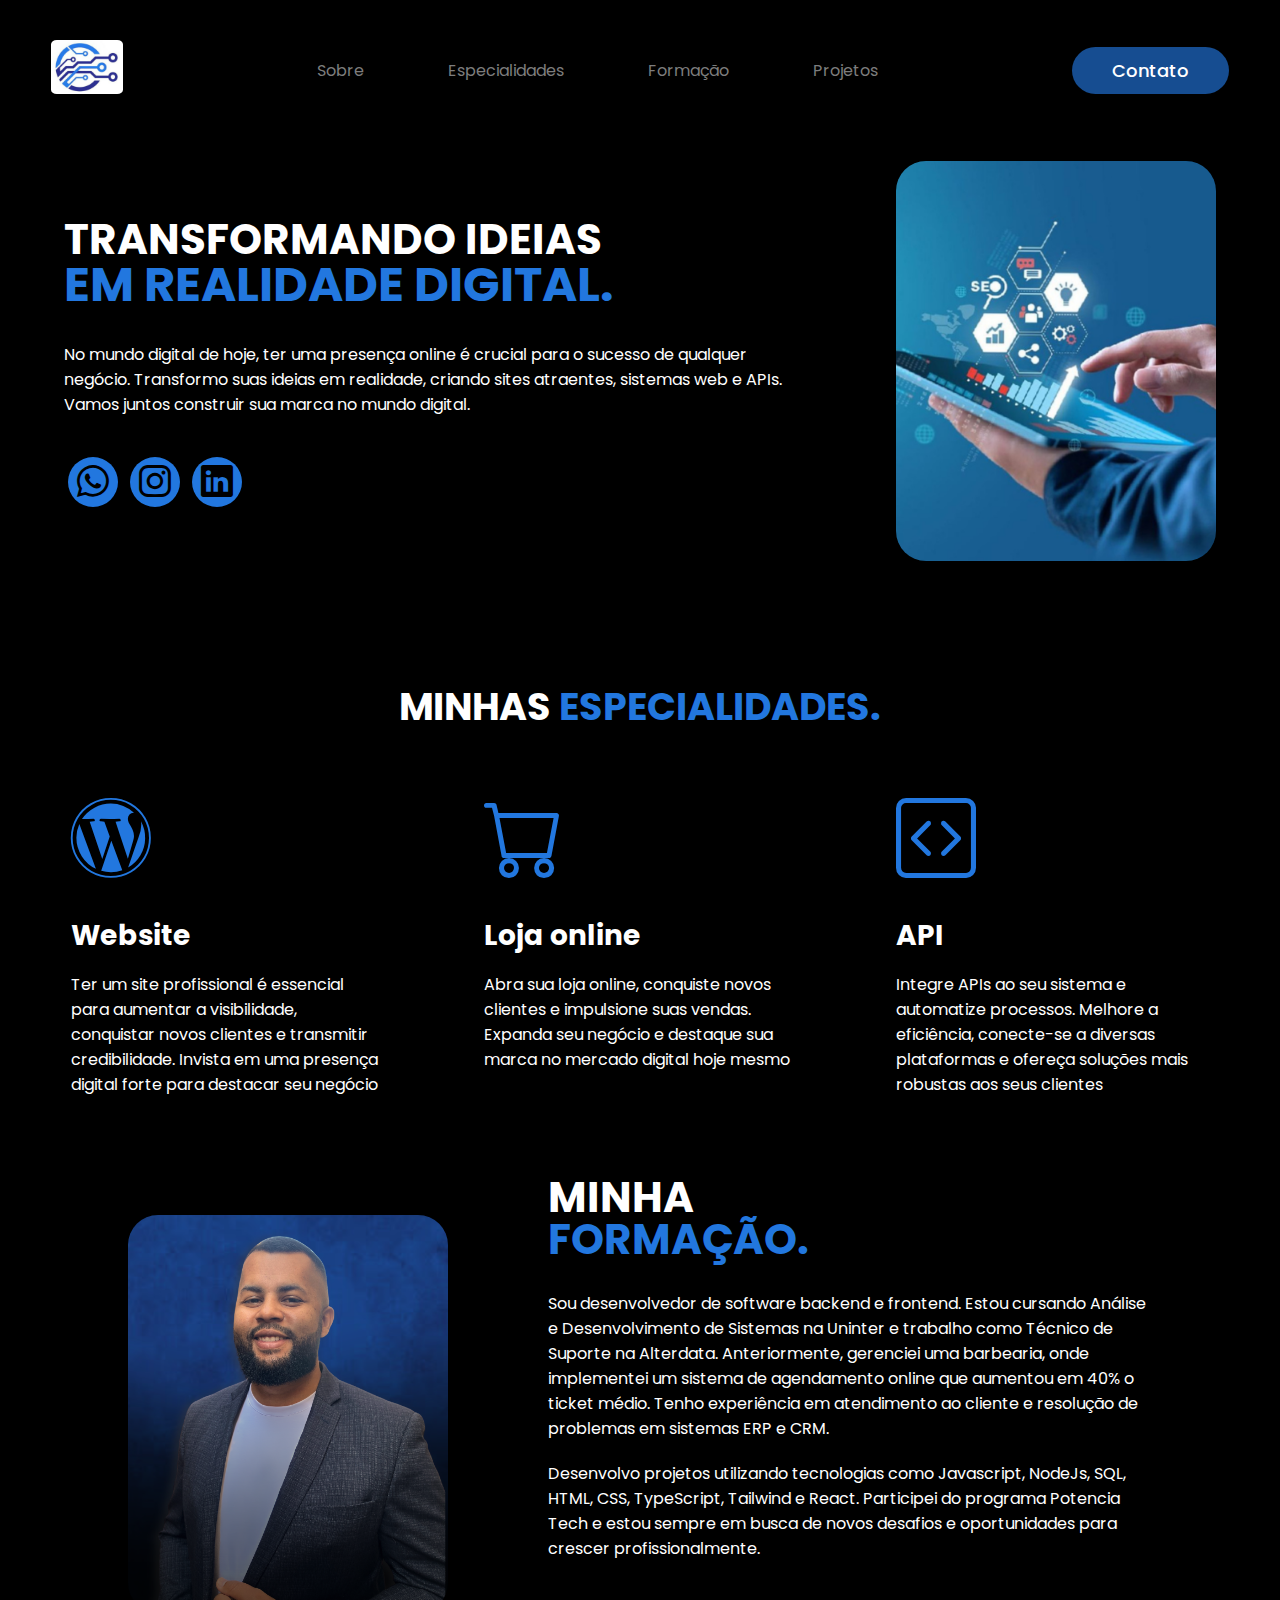
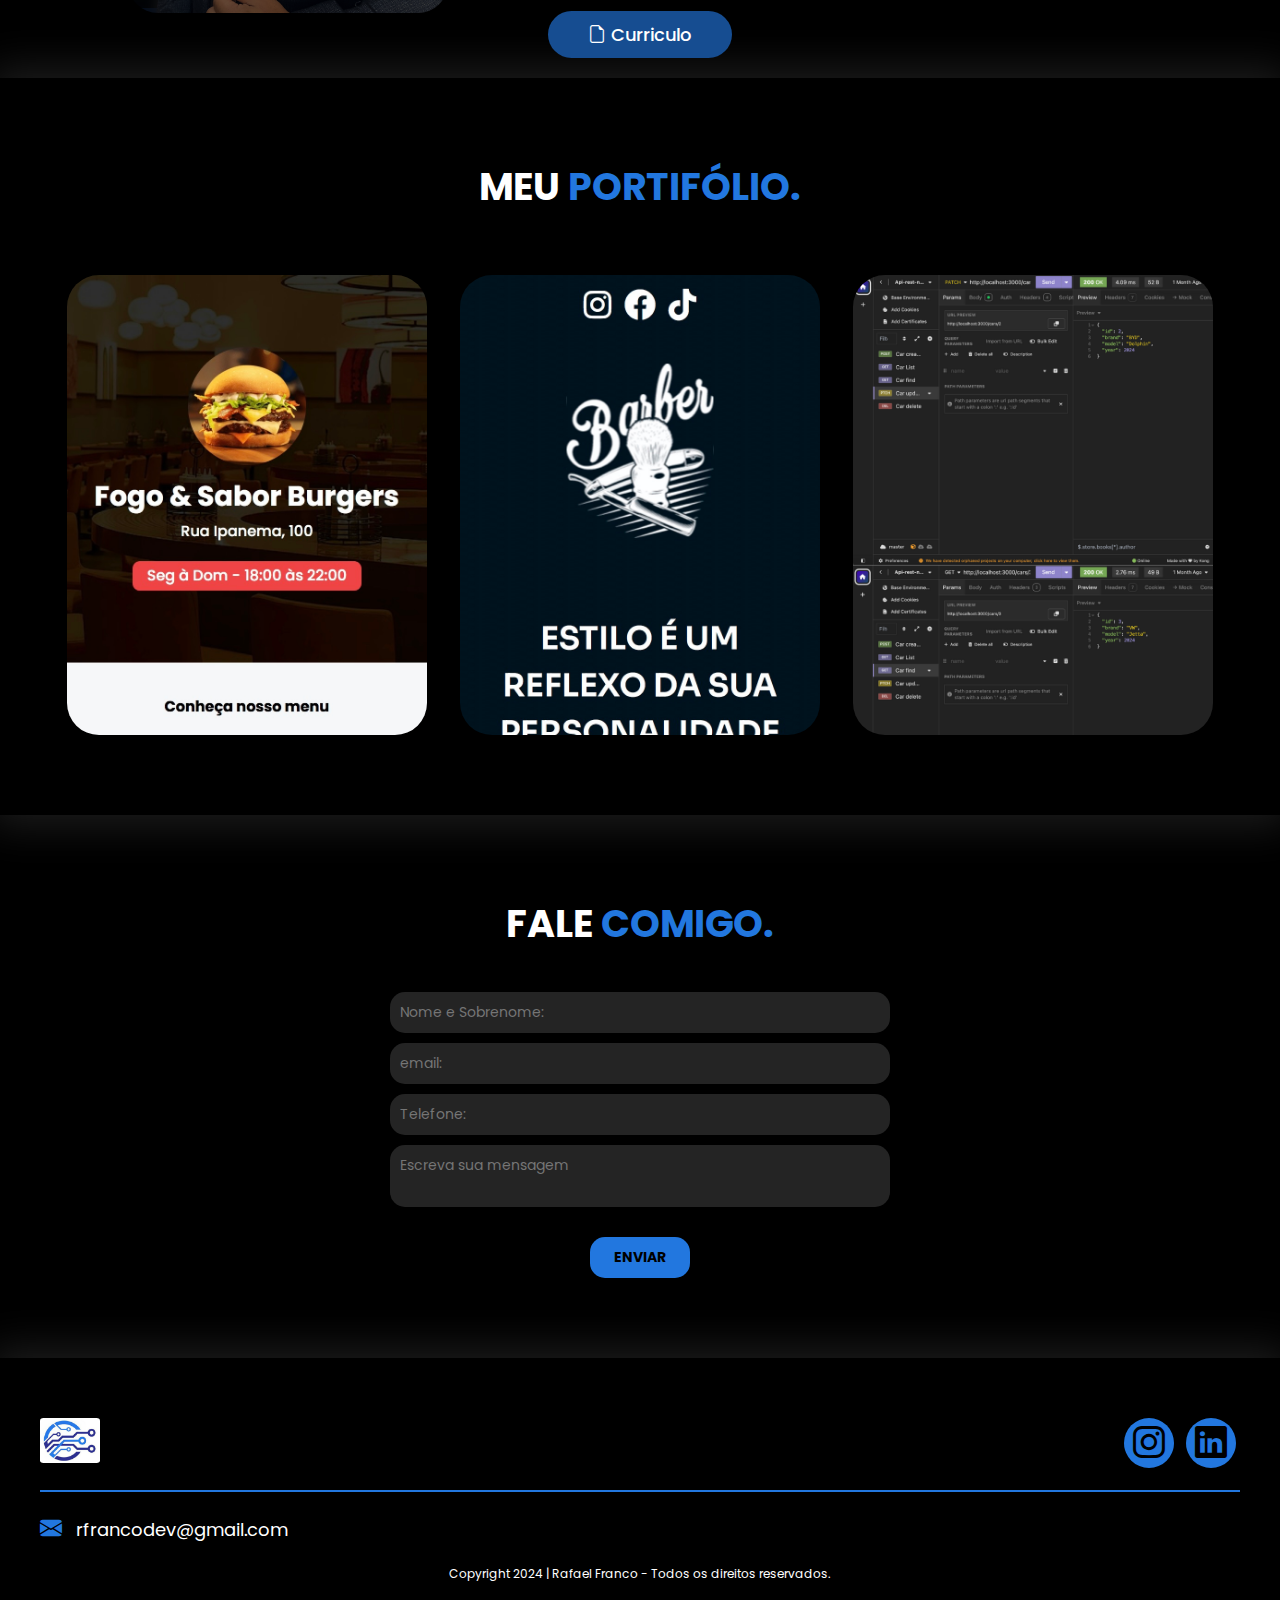
==== commit 10b98279: "Atualizaçao de link do envio de email e de baixar curriculo" ====
--- a/index.html
+++ b/index.html
@@ -146,7 +146,7 @@
                         <p>Desenvolvo projetos utilizando tecnologias como Javascript, NodeJs, SQL, HTML, CSS, TypeScript, Tailwind e React. Participei do programa Potencia Tech e estou sempre em busca de novos desafios e oportunidades para crescer profissionalmente.</p>
 
                         <div class="btn-contato">
-                            <a href="https://drive.google.com/file/d/1YOLkxDVoqhPIQTx2nzBrz2iOraTSrXqa/view" target="_blank">
+                            <a href="https://drive.usercontent.google.com/u/0/uc?id=18M6hQ8bA-IM4CucxZlvZofgm-4QPzSsq&export=download" target="_blank">
                                 <button><i class="bi bi-file-earmark"></i> Curriculo</button>
                             </a>
                         </div>
@@ -192,7 +192,7 @@
                 <input type="text" name="telefone" placeholder="Telefone:">
                 <textarea name="message" id="" placeholder="Escreva sua mensagem" required></textarea>
                 <input type="hidden" name="_template" value="table">
-                <input type="hidden" name="_next" value="http://127.0.0.1:5500/obrigado.html">
+                <input type="hidden" name="_next" value="https://francoprogramador.com.br/obrigado.html">
                 <div class="btn-enviar"><input type="submit" value="ENVIAR"></div>
 
            </form>
--- a/style.css
+++ b/style.css
@@ -5,11 +5,16 @@
   box-sizing: border-box;
   font-family: "Poppins", sans-serif;
 }
-
 body {
-  background-color: #000;
-  height: 100vh;
-}
+  background-color: #000; /* Mantém o fundo preto para qualquer área onde a imagem não cobre */
+  background-image: url('imagens/background.png'); /* Define a imagem de fundo */
+  background-size: cover; /* Ajusta a imagem para cobrir toda a área do body */
+  background-position: center; /* Centraliza a imagem no body */
+  background-repeat: no-repeat; /* Evita que a imagem se repita */
+  height: 360px;
+  
+}
+
 
 .interface {
   max-width: 1280px;
@@ -245,12 +250,13 @@
 /* Estilo Sobre */
 
 .img-sobre img {
-  width: 420px;
+  width: 320px;
   height: auto;
+  border-radius: 30px;
 }
 
 section.sobre {
-  padding: 20px 4%;
+  padding: 20px 10%;
 }
 
 section.sobre .flex {
@@ -279,7 +285,6 @@
 
 .sobre .txt-sobre p {
   margin: 20px 0;
-  text-align: justify;
 }
 
 /* Estilo Portifólio */
@@ -485,7 +490,6 @@
 
   section.topo-do-site {
     padding: 20px 8%;
-    text-align: center;
   }
 
   .topo-do-site h1 {
@@ -515,6 +519,7 @@
     justify-content: center;
     align-items: center;
     text-align: center;
+    margin-bottom: 40px;
   }
 
   .btn-contato button {
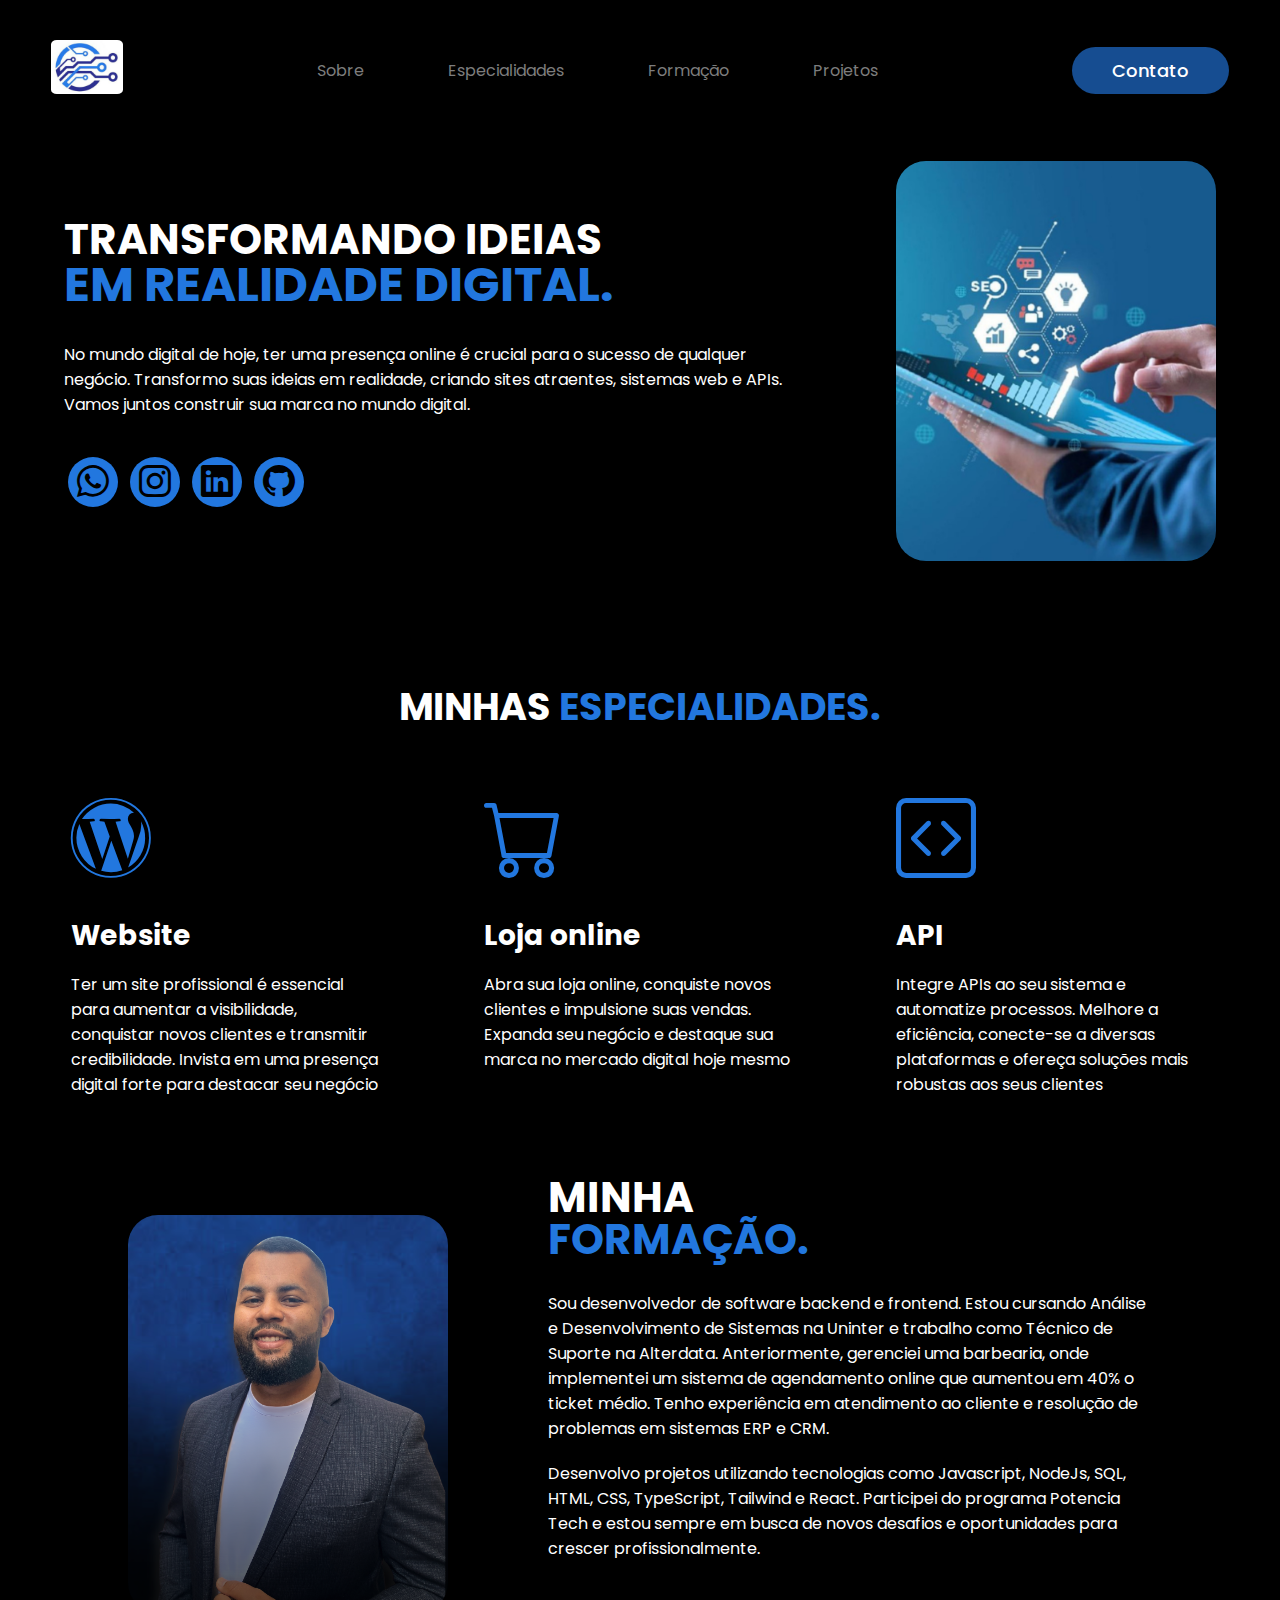
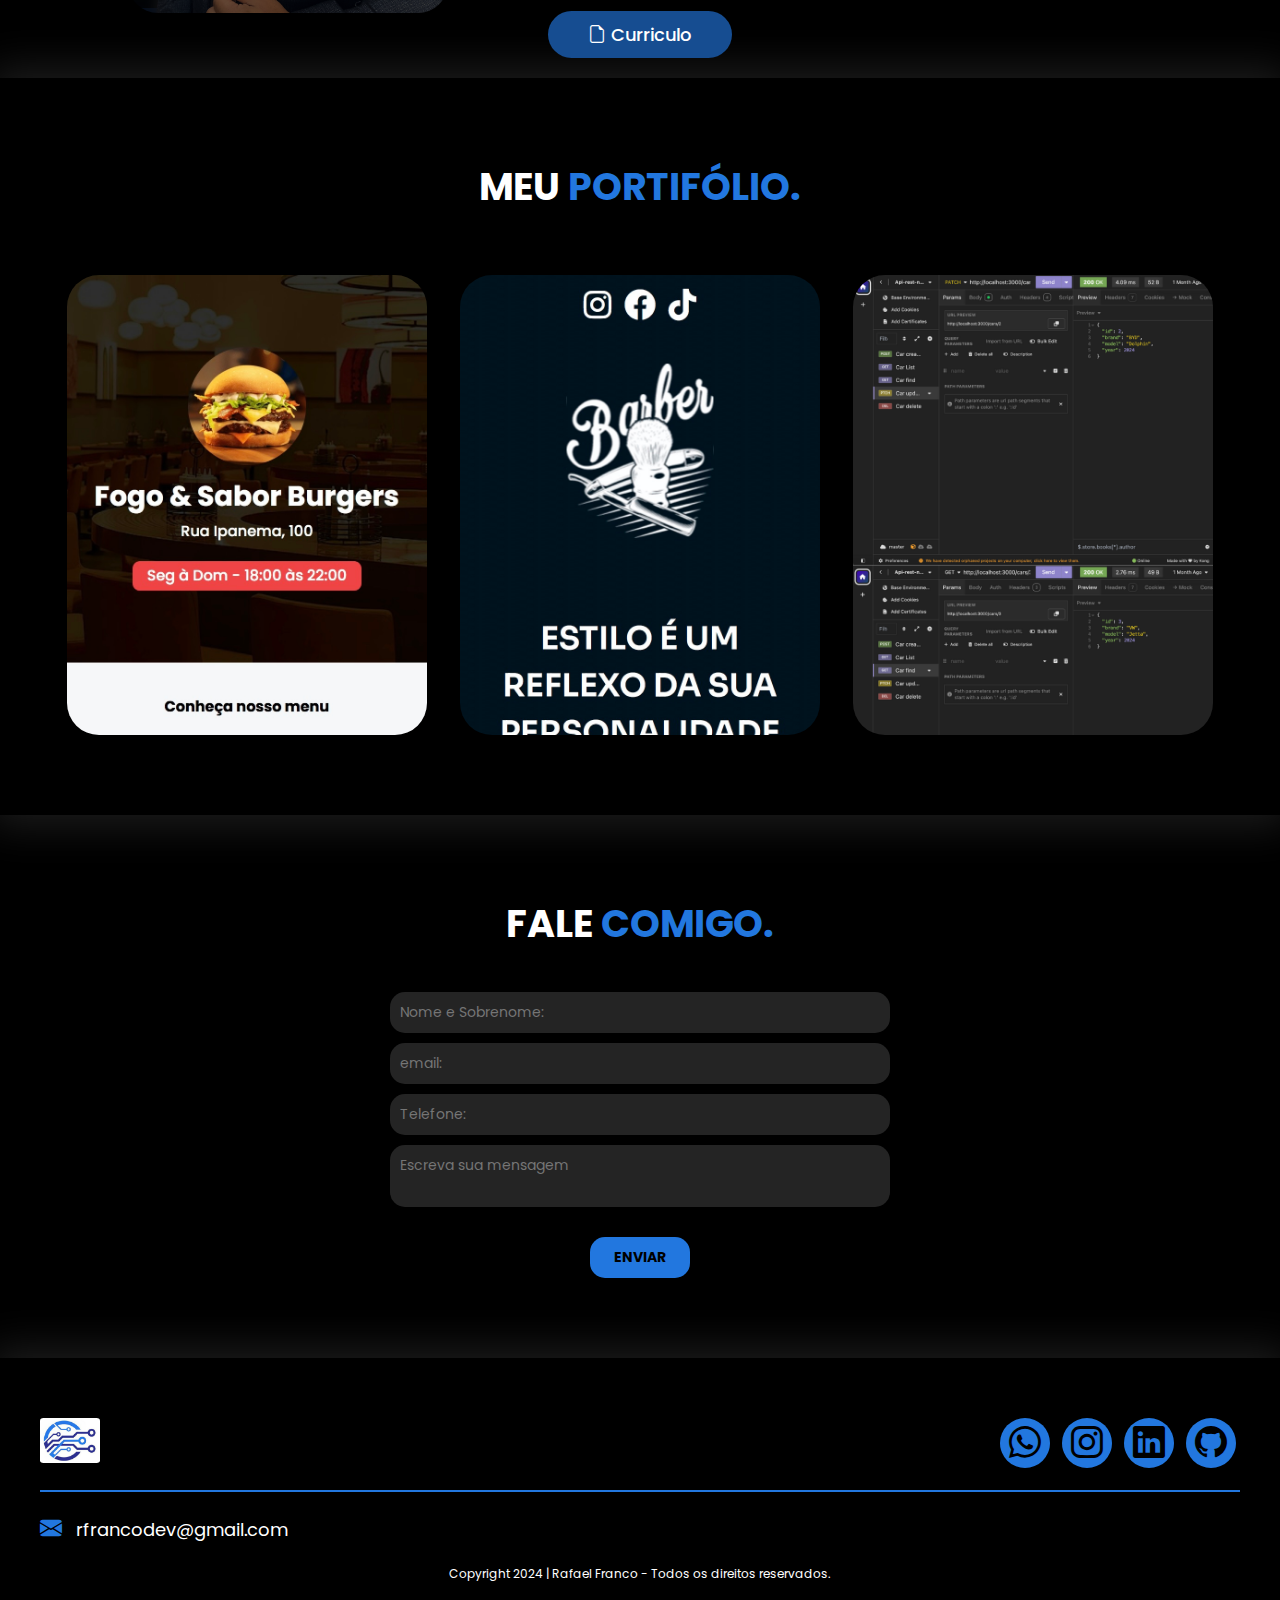
==== commit f89e9df1: "Adiçao de link github" ====
--- a/index.html
+++ b/index.html
@@ -8,6 +8,15 @@
 <link rel="preconnect" href="https://fonts.gstatic.com" crossorigin/>
 <link href="https://fonts.googleapis.com/css2?family=Poppins:ital,wght@0,100;0,200;0,300;0,400;0,500;0,600;0,700;0,800;0,900;1,100;1,200;1,300;1,400;1,500;1,600;1,700;1,800;1,900&display=swap" rel="stylesheet"/>
 <!-- GOOGLE FONTS -->
+
+
+<!-- META TAG OG -->
+<meta property="og:type" content="website"/>
+<meta property="og:title" content="Franco Programador - Transformando idéias em realidade digital"/>
+<meta property="og:image" content="https://francoprogramador.com.br/imagens/logo.png"/>
+<meta property="og:description" content="Programador de website e sistemas web"/>
+<meta property="og:site_name" content="Franco Programador"/>
+
 <!-- ICONS BOOTSTRAP -->
 <link rel="stylesheet" href="https://cdn.jsdelivr.net/npm/bootstrap-icons@1.11.3/font/bootstrap-icons.min.css"/>
 <!-- ICONS BOOTSTRAP -->
@@ -54,7 +63,7 @@
                             <li><a href="#especialidades">Especialidades</a></li>
                             <li><a href="#formacao">Formação</a></li>
                             <li><a href="#portifolio">Projetos</a></li>
-                            <li><a href="formulario">Contato</a></li>
+                            <li><a href="#formulario">Contato</a></li>
                         </ul>
                     </nav>
 
@@ -87,6 +96,10 @@
 
                             <a href="https://www.linkedin.com/in/rafa-franco/" target="_blank">
                             <button><i class="bi bi-linkedin"></i></button></a>
+                        
+
+                            <a href="https://github.com/rfrancodev" target="_blank">
+                            <button><i class="bi bi-github"></i></button></a>
                         
                         </div>
 
@@ -186,13 +199,18 @@
         <section id="formulario" class="formulario">
             <h2 class="titulo">FALE <span>COMIGO.</span></h2>
 
-            <form action="https://formsubmit.co/rfrancodev@gmail.com" method="POST">
-                <input type="text" name="name" placeholder="Nome e Sobrenome:" required>
-                <input type="email" name="email" placeholder="email:" required>
-                <input type="text" name="telefone" placeholder="Telefone:">
-                <textarea name="message" id="" placeholder="Escreva sua mensagem" required></textarea>
-                <input type="hidden" name="_template" value="table">
-                <input type="hidden" name="_next" value="https://francoprogramador.com.br/obrigado.html">
+            <form action="https://francoprogramador.us14.list-manage.com/subscribe/post?u=975a60b464abdde416b0775e2&amp;id=8ba15f23da&amp;f_id=003ef7e0f0" method="post" id="mc-embedded-subscribe-form" name="mc-embedded-subscribe-form" class="validate" target="_self" novalidate="">
+
+                <input type="text" name="FNAME" placeholder="Nome e Sobrenome:" required>
+                <input type="email" name="EMAIL" placeholder="email:" required>
+                <input type="text" name="PHONE" placeholder="Telefone:">
+                <textarea name="MMERGE2" id="" placeholder="Escreva sua mensagem" required></textarea>
+
+                <div aria-hidden="true" style="position: absolute; left: -5000px;">
+                    /* real people should not fill this in and expect good things - do not remove this or risk form bot signups */
+                    <input type="text" name="b_975a60b464abdde416b0775e2_8ba15f23da" tabindex="-1" value="">
+                </div>
+
                 <div class="btn-enviar"><input type="submit" value="ENVIAR"></div>
 
            </form>
@@ -210,11 +228,21 @@
                         </div>
                         <div class="btn-social">
 
-                                <a href="https://www.instagram.com/franco_programador/?igsh=ZnBwNWE5eGR6a2Nz&utm_source=qr" target="_blank">
-                                <button><i class="bi bi-instagram"></i></button></a>
-
-                                <a href="https://www.linkedin.com/in/rafa-franco/" target="_blank">
-                                <button><i class="bi bi-linkedin"></i></button></a>
+                            <a href="https://api.whatsapp.com/send/?phone=553599057566&text=Ol%C3%A1%2C%20vi%20seu%20site.%0A%0ATenho%20interesse%20em%20sites%20e%20servi%C3%A7os%20web&type=phone_number&app_absent=0
+                            " target="_blank">
+                            <button><i class="bi bi-whatsapp"></i></button></a>
+                            
+                            
+                            <a href="https://www.instagram.com/franco_programador/?igsh=ZnBwNWE5eGR6a2Nz&utm_source=qr" target="_blank">
+                            <button><i class="bi bi-instagram"></i></button></a>
+
+                            <a href="https://www.linkedin.com/in/rafa-franco/" target="_blank">
+                            <button><i class="bi bi-linkedin"></i></button></a>
+                        
+
+                            <a href="https://github.com/rfrancodev" target="_blank">
+                            <button><i class="bi bi-github"></i></button></a>
+                        
                             
                         </div>
                 </div>    
--- a/style.css
+++ b/style.css
@@ -6,12 +6,12 @@
   font-family: "Poppins", sans-serif;
 }
 body {
-  background-color: #000; /* Mantém o fundo preto para qualquer área onde a imagem não cobre */
-  background-image: url('imagens/background.png'); /* Define a imagem de fundo */
-  background-size: cover; /* Ajusta a imagem para cobrir toda a área do body */
-  background-position: center; /* Centraliza a imagem no body */
-  background-repeat: no-repeat; /* Evita que a imagem se repita */
-  height: 360px;
+  background-color: #000;
+  background-image: url('imagens/background.png');
+  background-size: cover;
+  background-position: center;
+  background-repeat: no-repeat;
+  height: 100%;
   
 }
 
